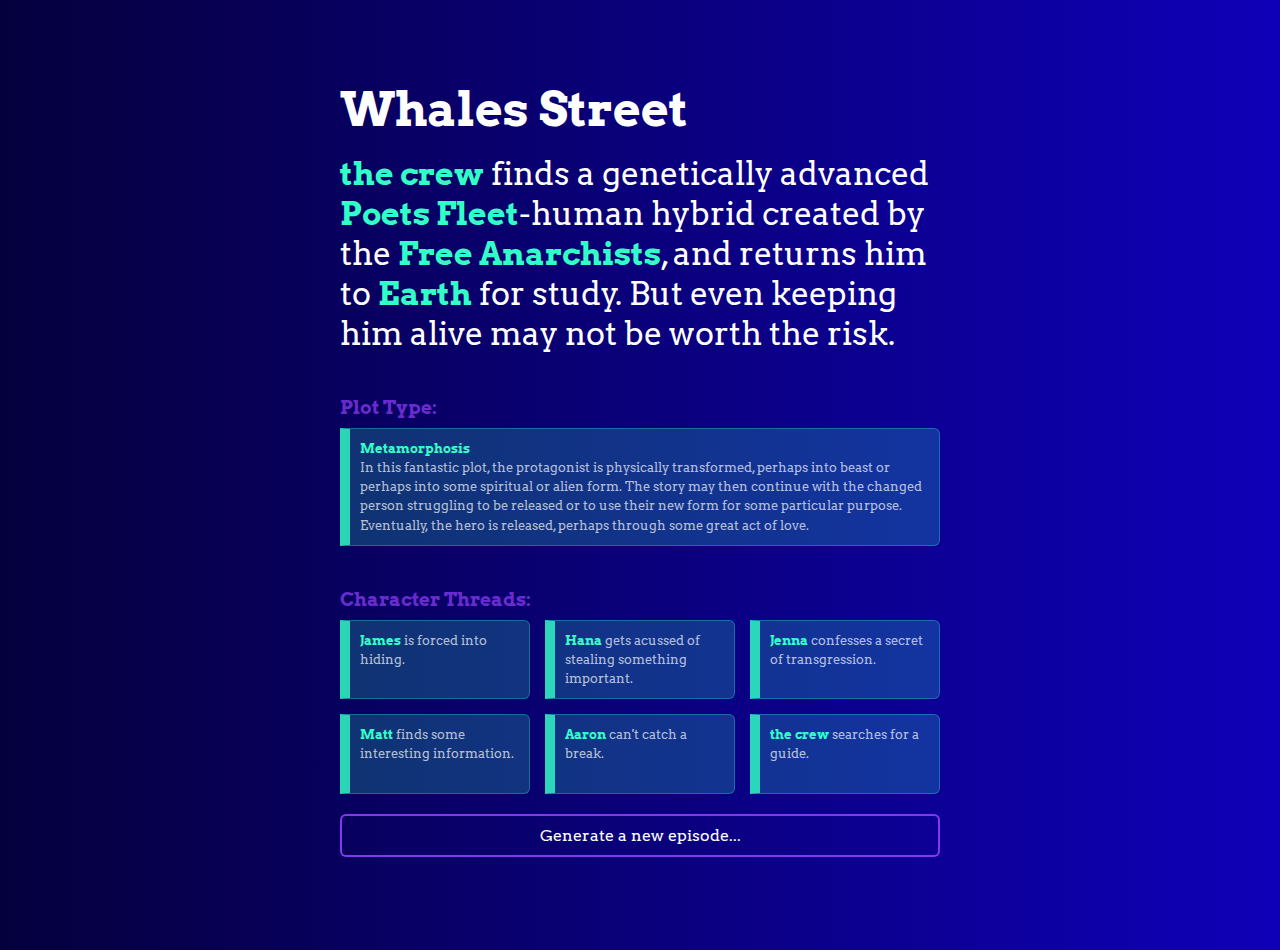
==== episode-gen/index.html @ 11ba194e "Episode Gen" ====
<html>
  <head>
    <link rel="stylesheet" media="all" href="style.css"/>
    <script src="https://cdnjs.cloudflare.com/ajax/libs/jquery/3.3.1/jquery.min.js"></script>
    <script src="titles.js?v=001"></script>
    <script src="summaries.js?v=001"></script>
    <script src="struggles.js?v=001"></script>
    <script src="plots.js?v=001"></script>
    <meta property="og:image" content="thumbnail.jpg">
    <meta property="og:image:width" content="1920">
    <meta property="og:image:height" content="1080">

  </head>
  <body>
    <div id="wrapper">
      <div class="container">
        <div id="output">
          Loading...
        </div>
        <div id="controls">
            <div id="generate" class="button">Generate a new episode...</div>
        </div>
      </div>
    </div>
  </body>
  <script>
    // example data
    var customData = {
        goodGuy: {
          crewName: "the crew",
          shipName: "Oddessy",
          orgName: "Federated Planets",
          hq: "Earth",
          boss: "General Billings", // The Sage
          one: "James", // The Hero
          two: "Hana", // The Friend
          three: "Jenna", // The Warrior
          four: "Matt", // The Intelectual
          five: "Aaron" // The Rogue
        },
        ally: {
          one: "Luna Colonists",
          two: "Mars Colonists",
          three: "Jupiter One crew",
          four: "Ganemede Outpost",
          five: "Titan Consortium Personell"
        },
  		badGuy: {
  			one: "Poets Fleet",
  			two: "Free Anarchists",
  			three: "Gaal Corporatists",
  			four: "Gia Alliance",
        five: "Yakuza"
  		},
  		planet: {
  			one: "Equestria",
  			two: "Primordia",
  			three: "Crestal",
  			four: "Olympus Prime",
        five: "Palara"
  		}
    }

    // Choose random element from object
    function chooseFrom(obj) {
      return obj[parseInt(Math.random()*(obj.length))]
    }

    // Weighted Random choice from objects
    function weightedChooseFrom(obj){
      // First, we loop the main dataset to count up the total weight.
      // We're starting the counter at one because the upper boundary of Math.random() is exclusive.
      let total = 0;
      for (let i = 0; i < obj.length; ++i) {
          total += obj[i]['weight'];
      }
      // Total in hand, we can now pick a random value akin to our random index from before.
      const threshold = Math.random() * total;
      // Now we just need to loop through the main data one more time until we discover which value would live within this particular threshold. We need to keep a running count of weights as we go, so let's just reuse the "total" variable since it was already declared.
      total = 0;
      for (let i = 0; i < obj.length - 1; ++i) {
          // Add the weight to our running total.
          total += obj[i]['weight'];
          // If this value falls within the threshold, we're done!
          if (total >= threshold) {
              return obj[i];
          }
      }
      // Wouldn't you know it, we needed the very last entry!
      return obj[obj.length - 1];
    }

    // Template function
    function parseTemplate(template, data) {
      return template.replace(/\{([\w\.]*)\}/g, function(str, key) {
        var keys = key.split("."), v = data[keys.shift()];
        for (var i = 0, l = keys.length; i < l; i++) v = "<em>" + v[keys[i]] + "</em>";
        return (typeof v !== "undefined" && v !== null) ? v : "";
      });
    }

    function generate(){
      let characters = [customData.goodGuy.one, customData.goodGuy.two, customData.goodGuy.three, customData.goodGuy.four, customData.goodGuy.five];
      let summaryTemplate = chooseFrom(summaries);
      let title = `<h2>` + chooseFrom(titles) + `</h2>`;
      let summary = parseTemplate(summaryTemplate, customData);
      let choosePlot = weightedChooseFrom(plots);
      let plot = `<h5>Plot Type:</h5><div class="plot"><em><b>`
                    + choosePlot.name
                    + `</b></em><br>`
                    + choosePlot.description
                    + `</div>`;
      let struggles = "";
      let crewStruggle = `<div class="struggle"><em>`
                    + customData.goodGuy.crewName + `</em> `
                    + chooseFrom(strugglesList)
                    + `</div>`;

      for (var i = 0; i < characters.length; i++) {
        struggles = struggles
                    + `<div class="struggle"><em>`
                    + characters[i] + `</em> `
                    + chooseFrom(strugglesList)
                    + `</div>`;
      };

      struggles = `<h5>Character Threads:</h5><div id="struggles-grid">`
                  + struggles
                  + crewStruggle
                  + `</div>`;


      // Add all content to #output as HTML
      $('#output').html(
                  title
                  + summary
                  + plot
                  + struggles
      );
    }

    $('#generate').on('click', function () {
        generate();
    });

    // Initiate
    $(function() {
        generate();
    });
  </script>
</html>
---- episode-gen/style.css ----
@import url("https://fonts.googleapis.com/css?family=Arvo");
body {
  height:100vh;
  overflow:hidden;
  color: #fff;
  font-family: 'Arvo', sans-serif;
  font-weight: 400;
  padding: 0px;
  margin: 0px;
  -webkit-font-smoothing: antialiased;
  background-image: linear-gradient(to right, #05003D 0%, #0F00B8 100%);
  background-size: cover;
  background-repeat: no-repeat;
  box-sizing: border-box;
}
* {
  box-sizing: border-box;
}
#wrapper {
  margin:50px auto 20px;
  width:100%;
  max-width:600px;
  text-align: center;
  position:relative;
}
.container {
  display: grid;
  color: #fff;
  width:100%;
  max-width:600px;
  border-radius:5px;
  text-align: left;
  vertical-align:middle;
  margin: 20px 0 20px;
}
h1 {
  margin:0px 0px 10px;
}
p {
  margin:0px;
  font-size:.8em;
  color:rgba(255,255,255, .75);
}
a {
  color:rgba(255,255,255, .55);
}
#controls{
  display: flex;
}
#output{
  margin:30px auto 0;
  width:100%;
  padding:0px;
  font-size:2em;
  line-height:1.4em
  text-align:left;
}
#output h2 {
  margin: 0 0 15px;
}
#output h5 {
  margin: 40px 0 0;
  font-size:.6em;
  line-height:1.5em;
  font-weight: 600;
  color: rgba(131, 56, 236, .8);
}
#output em {
  text-decoration: none;
  color: rgba(50,255,200, 1);
  font-style: normal;
  font-weight: 600;
}
#output #struggles-grid {
  display: grid;
  grid-template-columns: repeat(3, 1fr);
  grid-template-rows: repeat(2, 1fr);
  grid-column-gap: 15px;
  grid-row-gap: 15px;
  margin: 5px 0 20px 0;
}
#output .struggle {
  text-decoration: none;
  margin:0;
  padding:10px;
  font-size:.4em;
  line-height:1.5em;
  color: rgba(255,255,255, .7);
  font-style: normal;
  font-weight: 200;
  background: rgba(50,255,200, .2);
  border-radius: 0 6px 6px 0;
  border: 1px solid rgba(50,255,200, .3);
  border-left: 10px solid rgba(50,255,200, .8);
}
#output .plot {
  text-decoration: none;
  margin:5px 0 0;
  padding:10px;
  font-size:.4em;
  line-height:1.5em;
  color: rgba(255,255,255, .7);
  font-style: normal;
  font-weight: 200;
  background: rgba(50,255,200, .2);
  border-radius: 0 6px 6px 0;
  border: 1px solid rgba(50,255,200, .3);
  border-left: 10px solid rgba(50,255,200, .8);
}
.button {
  font-family: 'Arvo', sans-serif;
  display: inline-block;
  Width:100%;
  margin:0px;
  text-align: center;
  text-weight:900;
  padding:12px 15px;
  cursor:pointer;
	transition: all 350ms cubic-bezier(0.390, 0.500, 0.150, 1.360);
	color: #fff;
	box-shadow: #8338EC 0 0px 0px 2px inset;
  border-radius:6px;
}

.button:hover {
	color: #fff;
	box-shadow: #E40066 0 0 0 40px inset;
}
textarea {
  font-family: 'Arvo', sans-serif;
  font-size:1.1em;
  height: 200px;
  display: inline-block;
  margin:20px 0;
  text-align: left;
  text-weight:900;
  padding:12px 15px;
  cursor:pointer;
	transition: all 350ms cubic-bezier(0.390, 0.500, 0.150, 1.360);
	color: #222;
	box-shadow: #05003D 0 0px 0px 2px inset;
  border-radius:6px;
  background:rgba(255, 255, 255, .8);
  outline:none;
  border:none;
}
textarea:focus {
	transition: all 350ms cubic-bezier(0.390, 0.500, 0.150, 1.360);
	box-shadow: #8338EC 0 0px 0px 2px inset;
  outline:none;
  border:none;
  background:rgba(255, 255, 255, 1);
}

.slider {
  width: 33%;
  margin: 10px 5px;
  padding:0px 0px;
  vertical-align:center;
  display:flex;
}

input[type="range"] {
  -webkit-appearance: none !important;
  width: 175%;
  height: 20px;
  background-color: transparent;
  border: 0 solid #8338EC;
  border-radius: 20px;
  margin: 0 10px 0 0;
  transition: all 350ms cubic-bezier(0.390, 0.500, 0.150, 1.360);
	box-shadow: #8338EC 0 0px 0px 0px inset, #8338EC 0 0px 0px 2px;
}
input[type="range"]:hover {
  background-color: #8338EC;
	box-shadow: #8338EC 0 0 0 40px inset, #8338EC 0 0px 0px 2px;
}

input[type="range"]::-webkit-slider-thumb {
  -webkit-appearance: none !important;
  width: 33%;
  height: 20px;
  background-color: #8338EC;
  border-radius: 30px;
  box-shadow: #8338EC 0 0px 0px 2px;
  transition: all 0.5s ease;
}
input[type="range"]:hover::-webkit-slider-thumb,
input[type="range"]::-webkit-slider-thumb:hover{
  background-color: #3E0C83;
  box-shadow: #8338EC 0 0px 0px 2px;
}
input[type="range"]::-webkit-slider-thumb:active {

}

#rangevalue {
  font-size: 18px;
  font-weight:bold;
  margin: auto;
  padding: 0px;
  width: 100%;
  color: #fff;
}
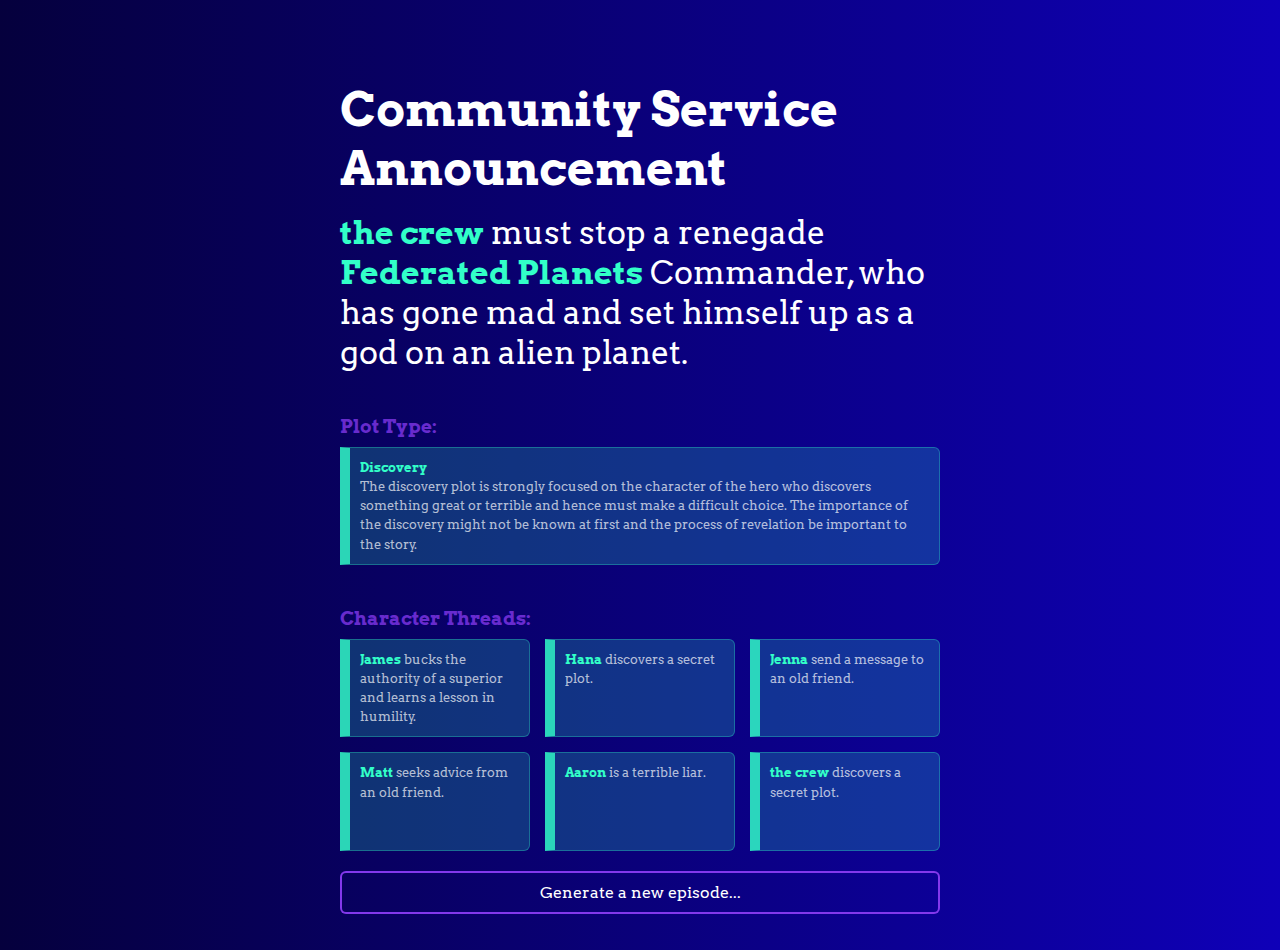
==== commit 94813545: "Updating story data" ====
--- a/episode-gen/index.html
+++ b/episode-gen/index.html
@@ -46,9 +46,9 @@
           five: "Titan Consortium Personell"
         },
   		badGuy: {
-  			one: "Poets Fleet",
+  			one: "Gorn",
   			two: "Free Anarchists",
-  			three: "Gaal Corporatists",
+  			three: "Martian Corporatists",
   			four: "Gia Alliance",
         five: "Yakuza"
   		},
